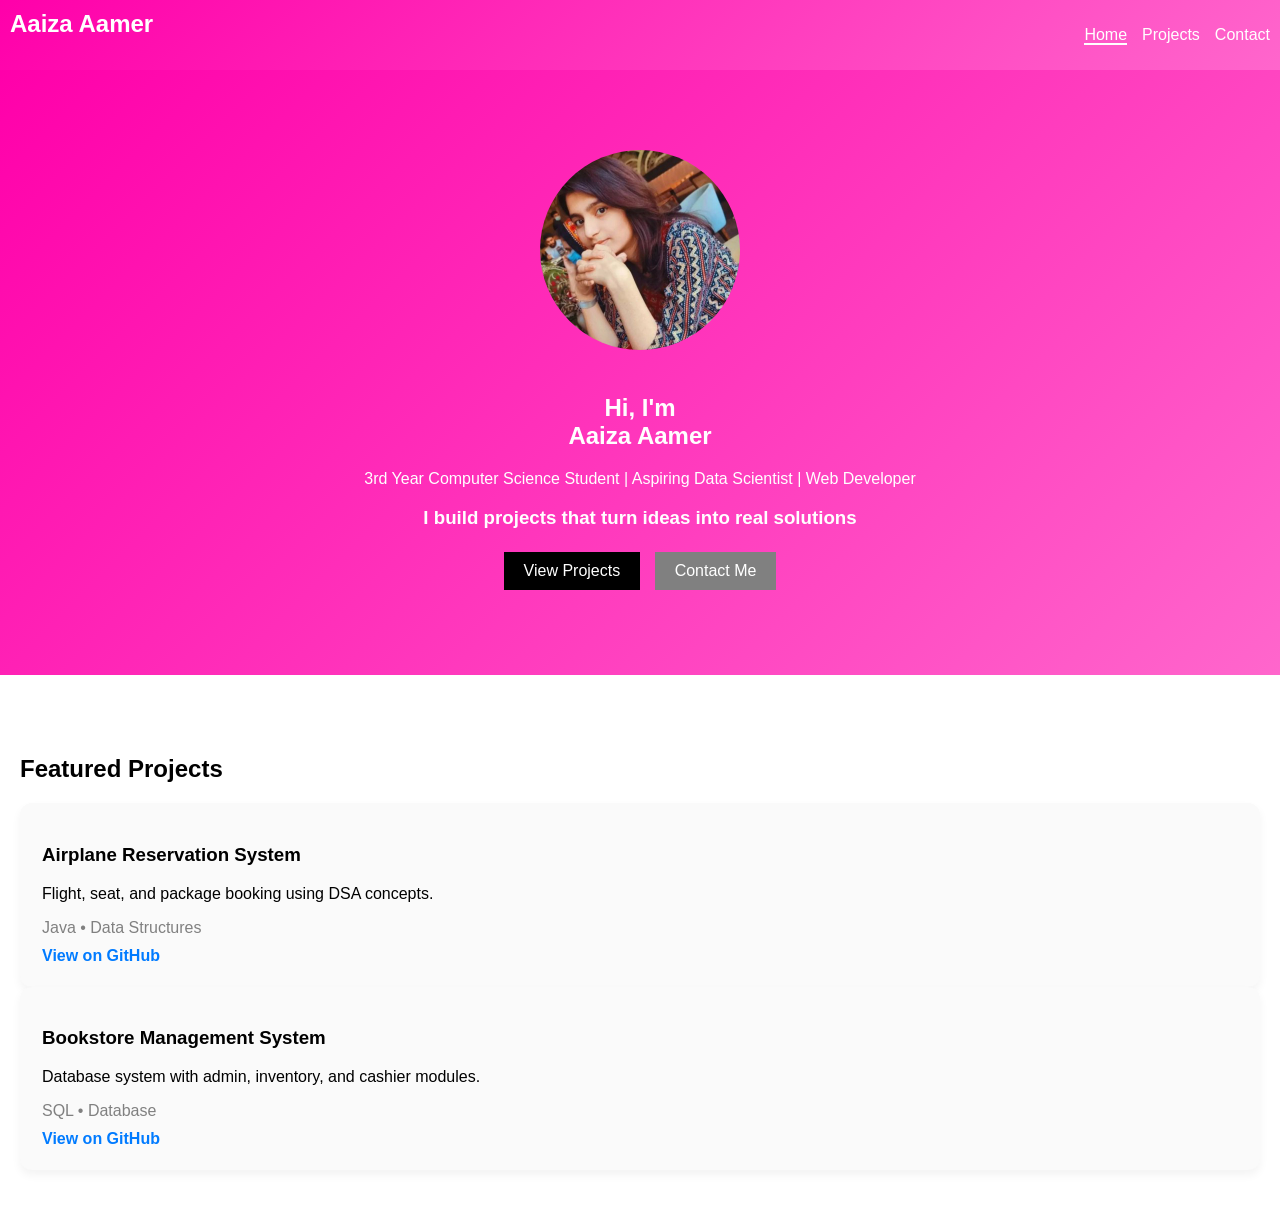
==== index.html @ d93ecab4 "portfolio upload" ====
<!DOCTYPE html>
<html lang="en">
<head>
  <meta charset="UTF-8">
  <meta name="viewport" content="width=device-width, initial-scale=1.0">
  <title>Home | Portfolio</title>
  <link rel="stylesheet" href="style.css">
</head>
<body>

<header>
  <nav class="navbar">
    <h2 class="logo">Aaiza Aamer</h2>
    <ul>
      <li><a href="index.html" class="active">Home</a></li>
      <li><a href="projects.html">Projects</a></li>
      <li><a href="contact.html">Contact</a></li>
    </ul>
  </nav>
</header>

<section class="hero">
  
    <div class="picture">
      <img src="picture.jpg" alt="Profile Picture">
    </div>

    <h1>Hi, I'm <br><span class="name">Aaiza Aamer</span></h1>

    <p>3rd Year Computer Science Student | Aspiring Data Scientist | Web Developer</p>

    <h3>I build projects that turn ideas into real solutions</h3>

    <div>
      <a href="projects.html" class="btn">View Projects</a>
      <a href="contact.html" class="btn secondary">Contact Me</a>
    </div>
  
</section>

<section class="featured-projects">
  <h2>Featured Projects</h2>

  <div class="project-card">
      <h3>Airplane Reservation System</h3>
      <p>Flight, seat, and package booking using DSA concepts.</p>
      <span>Java • Data Structures</span>
      <a href="#">View on GitHub</a>
    </div>

    <div class="project-card">
      <h3>Bookstore Management System</h3>
      <p>Database system with admin, inventory, and cashier modules.</p>
      <span>SQL • Database</span>
      <a href="#">View on GitHub</a>
    </div>

  </div>
</section>



</body>
</html>
---- style.css ----
body {
  font-family: Arial;
  margin: 0;
  background: #ededed;
}

:root {
  --main-gradient: linear-gradient(135deg, #ff00aa, #ff66cc);
}

.navbar {
  display: flex;
  justify-content: space-between;
  padding: 10px;
  background: var(--main-gradient);
  color: white;
}

.navbar ul {
  display: flex;
  list-style: none;
  gap: 15px;
}

.navbar a {
  color: white;
  text-decoration: none;
}

.active {
  border-bottom: 2px solid white;
}

.logo {
  margin: 0;
}

.hero {
  text-align: center;
  padding: 80px 20px;
  background: var(--main-gradient);
  color: white;
}

.intro {
  background: white;
  display: inline-block;
  padding: 30px;
  border-radius: 12px;
  max-width: 500px;
}

.picture img {
  width: 200px;
  height: 200px;
  border-radius: 50%;
  margin-bottom: 20px;
}

.name {
  color: #ffffff;
}

.btn {
  background: black;
  color: white;
  padding: 10px 20px;
  text-decoration: none;
  margin: 5px;
  display: inline-block;
  border: none;
}

.secondary {
  background: gray;
}

.featured-projects {
  padding: 60px 20px;
  background: white;
}

.projects-container {
  display: grid;
  grid-template-columns: repeat(2, 1fr);
  gap: 20px;
}

.project-card {
  background: #fafafa;
  padding: 20px;
  border-radius: 12px;
  border: 2px solid transparent;
  transition: all 0.3s ease;
  box-shadow: 0 5px 10px rgba(0,0,0,0.05);
}

.project-card:hover {
  border: 2px solid #007bff;
  transform: translateY(-5px);
  box-shadow: 0 10px 20px rgba(0,0,0,0.1);
}

.project-card span {
  display: block;
  margin: 10px 0;
  color: gray;
}

.project-card a {
  text-decoration: none;
  font-weight: bold;
  color: #007bff;
}

.extra {
  padding: 60px 20px;
  background: #f4f4f4;
  text-align: center;
}

.contact {
  padding: 60px 20px;
  background: white;
  text-align: center;
}

form {
  max-width: 400px;
  margin: auto;
}

input, textarea {
  width: 100%;
  padding: 10px;
  margin: 10px 0;
}

@media (max-width: 768px) {
  .projects-container {
    grid-template-columns: 1fr;
  }
}
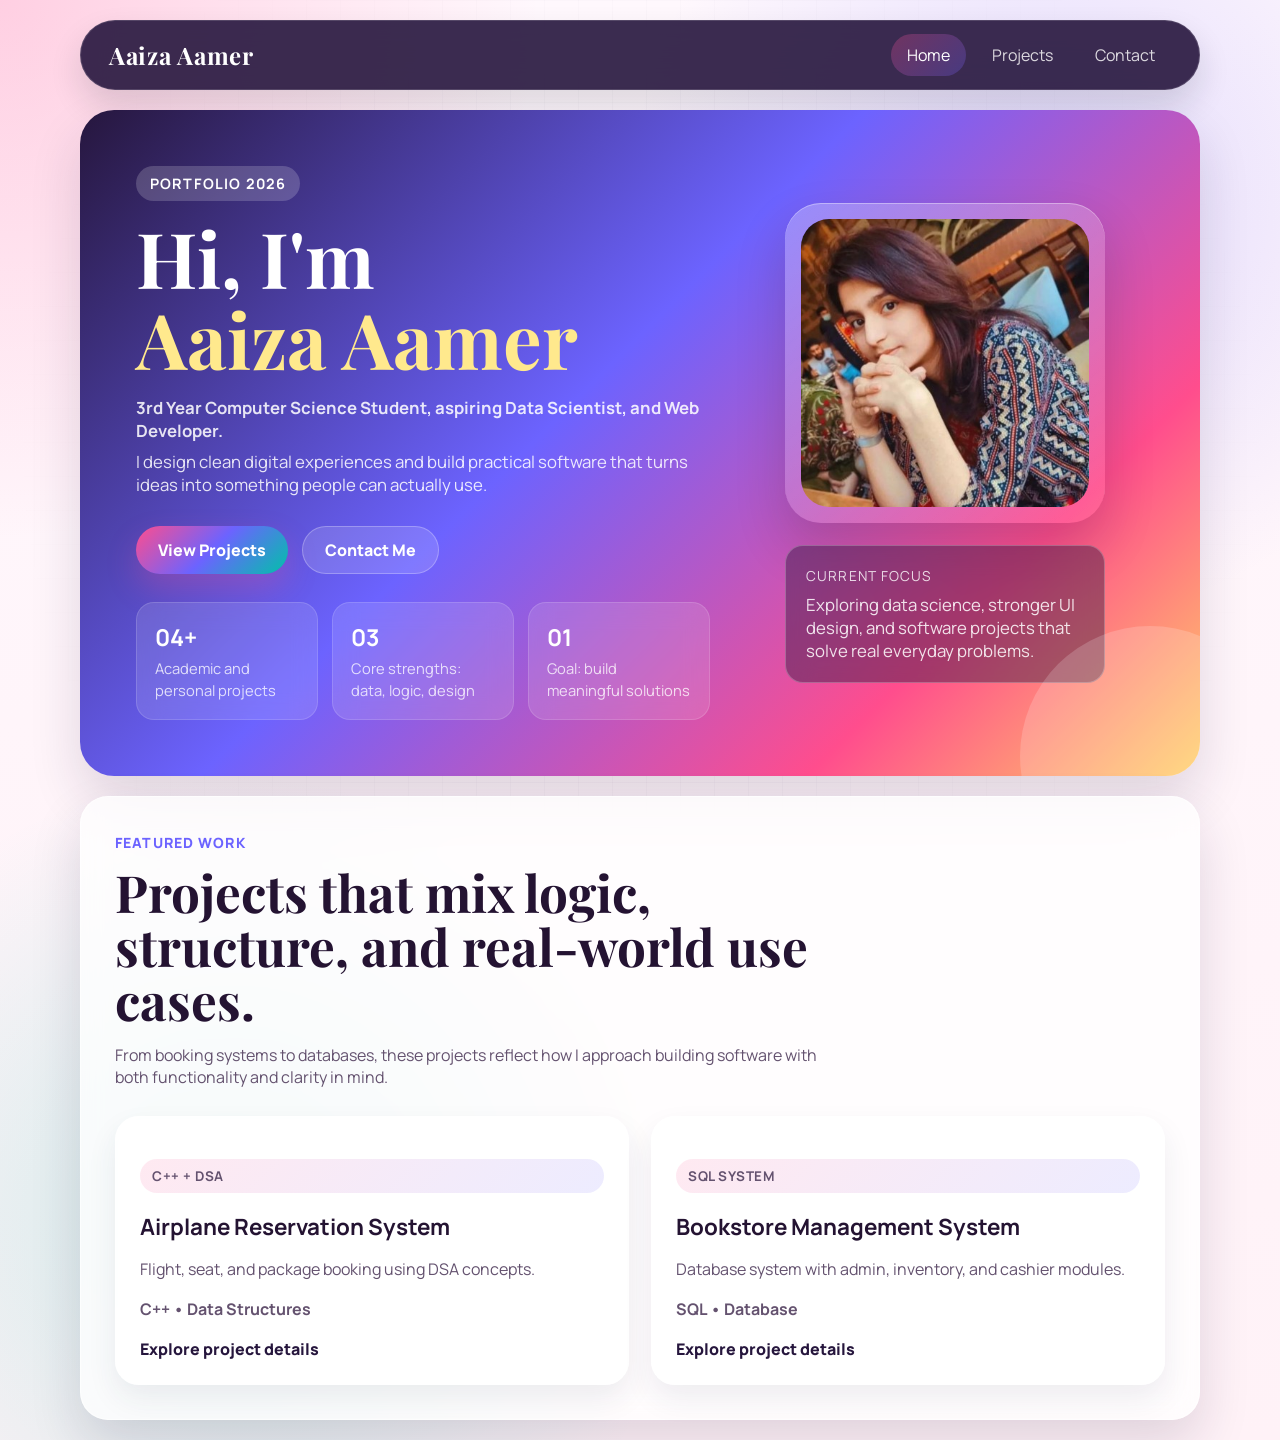
==== commit 2479ccce: "Updated portfolio" ====
--- a/index.html
+++ b/index.html
@@ -4,6 +4,9 @@
   <meta charset="UTF-8">
   <meta name="viewport" content="width=device-width, initial-scale=1.0">
   <title>Home | Portfolio</title>
+  <link rel="preconnect" href="https://fonts.googleapis.com">
+  <link rel="preconnect" href="https://fonts.gstatic.com" crossorigin>
+  <link href="https://fonts.googleapis.com/css2?family=Manrope:wght@400;500;700;800&family=Playfair+Display:wght@600;700;800&display=swap" rel="stylesheet">
   <link rel="stylesheet" href="style.css">
 </head>
 <body>
@@ -20,41 +23,70 @@
 </header>
 
 <section class="hero">
-  
-    <div class="picture">
-      <img src="picture.jpg" alt="Profile Picture">
-    </div>
+  <div class="hero-copy">
+    <span class="eyebrow">Portfolio 2026</span>
+    <h1>Hi, I'm <br><span class="name">Aaiza Aamer</span></h1>
+    <p class="hero-lead">3rd Year Computer Science Student, aspiring Data Scientist, and Web Developer.</p>
+    <p class="hero-tagline">I design clean digital experiences and build practical software that turns ideas into something people can actually use.</p>
 
-    <h1>Hi, I'm <br><span class="name">Aaiza Aamer</span></h1>
-
-    <p>3rd Year Computer Science Student | Aspiring Data Scientist | Web Developer</p>
-
-    <h3>I build projects that turn ideas into real solutions</h3>
-
-    <div>
+    <div class="hero-actions">
       <a href="projects.html" class="btn">View Projects</a>
       <a href="contact.html" class="btn secondary">Contact Me</a>
     </div>
-  
+
+    <div class="hero-stats">
+      <div class="stat-card">
+        <strong>04+</strong>
+        <span>Academic and personal projects</span>
+      </div>
+      <div class="stat-card">
+        <strong>03</strong>
+        <span>Core strengths: data, logic, design</span>
+      </div>
+      <div class="stat-card">
+        <strong>01</strong>
+        <span>Goal: build meaningful solutions</span>
+      </div>
+    </div>
+  </div>
+
+  <div class="hero-visual">
+    <div class="picture-frame">
+      <div class="picture">
+        <img src="picture.jpg" alt="Profile Picture">
+      </div>
+    </div>
+
+    <div class="hero-note">
+      <span class="hero-note-title">Current Focus</span>
+      <p>Exploring data science, stronger UI design, and software projects that solve real everyday problems.</p>
+    </div>
+  </div>
 </section>
 
 <section class="featured-projects">
-  <h2>Featured Projects</h2>
+  <div class="section-heading">
+    <span class="section-kicker">Featured Work</span>
+    <h2>Projects that mix logic, structure, and real-world use cases.</h2>
+    <p>From booking systems to databases, these projects reflect how I approach building software with both functionality and clarity in mind.</p>
+  </div>
 
-  <div class="project-card">
+  <div class="projects-container">
+    <div class="project-card">
+      <span class="project-tag">C++ + DSA</span>
       <h3>Airplane Reservation System</h3>
       <p>Flight, seat, and package booking using DSA concepts.</p>
-      <span>Java • Data Structures</span>
-      <a href="#">View on GitHub</a>
+      <span>C++ • Data Structures</span>
+      <a href="projects.html" class="project-link">Explore project details</a>
     </div>
 
     <div class="project-card">
+      <span class="project-tag">SQL System</span>
       <h3>Bookstore Management System</h3>
       <p>Database system with admin, inventory, and cashier modules.</p>
       <span>SQL • Database</span>
-      <a href="#">View on GitHub</a>
+      <a href="projects.html" class="project-link">Explore project details</a>
     </div>
-
   </div>
 </section>
 
--- a/style.css
+++ b/style.css
@@ -1,143 +1,610 @@
+:root {
+  --bg: #fff2f7;
+  --surface: rgba(255, 255, 255, 0.78);
+  --surface-strong: #fffafc;
+  --text: #241332;
+  --muted: #64526f;
+  --line: rgba(36, 19, 50, 0.12);
+  --primary: #ff4d8d;
+  --secondary: #6c63ff;
+  --accent: #00c2a8;
+  --accent-2: #ffd166;
+  --deep: #26163d;
+  --hero-gradient: linear-gradient(135deg, #26163d 0%, #6c63ff 44%, #ff4d8d 78%, #ffd166 100%);
+  --card-shadow: 0 24px 52px rgba(38, 22, 61, 0.14);
+  --radius-lg: 28px;
+  --radius-md: 18px;
+  --container: 1120px;
+}
+
+* {
+  box-sizing: border-box;
+}
+
+html {
+  scroll-behavior: smooth;
+}
+
 body {
-  font-family: Arial;
-  margin: 0;
-  background: #ededed;
-}
-
-:root {
-  --main-gradient: linear-gradient(135deg, #ff00aa, #ff66cc);
+  margin: 0;
+  font-family: "Manrope", sans-serif;
+  color: var(--text);
+  background:
+    radial-gradient(circle at top left, rgba(255, 77, 141, 0.24), transparent 28%),
+    radial-gradient(circle at 82% 14%, rgba(108, 99, 255, 0.2), transparent 26%),
+    radial-gradient(circle at 18% 85%, rgba(0, 194, 168, 0.18), transparent 28%),
+    linear-gradient(180deg, #fff8fd 0%, var(--bg) 100%);
+}
+
+body::before {
+  content: "";
+  position: fixed;
+  inset: 0;
+  background-image: linear-gradient(rgba(38, 22, 61, 0.08) 1px, transparent 1px), linear-gradient(90deg, rgba(38, 22, 61, 0.08) 1px, transparent 1px);
+  background-size: 34px 34px;
+  mask-image: radial-gradient(circle at center, black 35%, transparent 85%);
+  pointer-events: none;
+  opacity: 0.35;
+  z-index: -1;
+}
+
+a {
+  color: inherit;
+}
+
+header,
+section,
+main,
+.thankyou-wrap {
+  position: relative;
+  z-index: 1;
+}
+
+.navbar,
+.hero,
+.featured-projects,
+.contact,
+.thankyou-wrap {
+  width: min(calc(100% - 32px), var(--container));
+  margin: 20px auto;
 }
 
 .navbar {
   display: flex;
+  align-items: center;
   justify-content: space-between;
-  padding: 10px;
-  background: var(--main-gradient);
-  color: white;
+  gap: 20px;
+  padding: 18px 28px;
+  background: rgba(38, 22, 61, 0.9);
+  color: #fff;
+  border: 1px solid rgba(255, 255, 255, 0.14);
+  border-radius: 999px;
+  box-shadow: 0 16px 32px rgba(24, 31, 46, 0.14);
+  backdrop-filter: blur(16px);
 }
 
 .navbar ul {
   display: flex;
+  flex-wrap: wrap;
   list-style: none;
-  gap: 15px;
+  gap: 10px;
+  padding: 0;
+  margin: 0;
 }
 
 .navbar a {
-  color: white;
+  color: rgba(255, 255, 255, 0.82);
   text-decoration: none;
-}
-
-.active {
-  border-bottom: 2px solid white;
+  padding: 10px 16px;
+  border-radius: 999px;
+  transition: background-color 0.25s ease, color 0.25s ease, transform 0.25s ease;
+}
+
+.navbar a:hover,
+.navbar a.active {
+  background: linear-gradient(135deg, rgba(255, 77, 141, 0.28), rgba(108, 99, 255, 0.28));
+  color: #fff;
+  transform: translateY(-1px);
 }
 
 .logo {
   margin: 0;
+  font-family: "Playfair Display", serif;
+  font-size: 1.5rem;
+  font-weight: 700;
+  letter-spacing: 0.03em;
 }
 
 .hero {
+  display: grid;
+  grid-template-columns: minmax(0, 1.3fr) minmax(280px, 0.9fr);
+  gap: 36px;
+  align-items: center;
+  padding: 56px;
+  border-radius: calc(var(--radius-lg) + 6px);
+  background: var(--hero-gradient);
+  color: #fff;
+  overflow: hidden;
+  box-shadow: var(--card-shadow);
+}
+
+.hero::after {
+  content: "";
+  position: absolute;
+  right: -80px;
+  bottom: -110px;
+  width: 260px;
+  height: 260px;
+  border-radius: 50%;
+  background: rgba(255, 255, 255, 0.18);
+}
+
+.eyebrow {
+  display: inline-block;
+  margin-bottom: 16px;
+  padding: 8px 14px;
+  border-radius: 999px;
+  background: rgba(255, 255, 255, 0.18);
+  font-size: 0.9rem;
+  font-weight: 700;
+  letter-spacing: 0.08em;
+  text-transform: uppercase;
+}
+
+.hero h1,
+.section-heading h2,
+.thankyou-card h1 {
+  margin: 0;
+  font-family: "Playfair Display", serif;
+  line-height: 1.05;
+}
+
+.hero h1 {
+  font-size: clamp(2.9rem, 6vw, 5rem);
+}
+
+.name {
+  color: #ffe98d;
+}
+
+.hero p {
+  max-width: 56ch;
+  color: rgba(255, 255, 255, 0.86);
+  font-size: 1.05rem;
+}
+
+.hero-lead {
+  margin: 18px 0 8px;
+  font-size: 1.08rem;
+  font-weight: 700;
+}
+
+.hero-tagline {
+  margin: 0 0 30px;
+}
+
+.hero-actions {
+  display: flex;
+  flex-wrap: wrap;
+  gap: 14px;
+  margin-bottom: 28px;
+}
+
+.hero-stats {
+  display: grid;
+  grid-template-columns: repeat(3, minmax(0, 1fr));
+  gap: 14px;
+}
+
+.stat-card {
+  padding: 18px;
+  border-radius: var(--radius-md);
+  background: rgba(255, 255, 255, 0.12);
+  border: 1px solid rgba(255, 255, 255, 0.14);
+  backdrop-filter: blur(12px);
+}
+
+.stat-card strong {
+  display: block;
+  font-size: 1.45rem;
+  margin-bottom: 4px;
+}
+
+.stat-card span {
+  font-size: 0.92rem;
+  color: rgba(255, 255, 255, 0.78);
+}
+
+.hero-visual {
+  display: grid;
+  justify-items: center;
+  gap: 22px;
+}
+
+.picture-frame {
+  position: relative;
+  width: min(100%, 320px);
+  aspect-ratio: 1;
+  padding: 16px;
+  border-radius: 36px;
+  background: linear-gradient(145deg, rgba(255, 255, 255, 0.28), rgba(255, 255, 255, 0.08));
+  box-shadow: inset 0 1px 0 rgba(255, 255, 255, 0.35), 0 24px 50px rgba(16, 23, 38, 0.18);
+}
+
+.picture img {
+  width: 100%;
+  height: 100%;
+  object-fit: cover;
+  border-radius: 28px;
+  display: block;
+}
+
+.hero-note,
+.contact-card,
+.contact-form,
+.project-card,
+.thankyou-card,
+.featured-projects {
+  background: var(--surface);
+  border: 1px solid rgba(255, 255, 255, 0.58);
+  backdrop-filter: blur(14px);
+}
+
+.hero-note {
+  width: 100%;
+  max-width: 320px;
+  padding: 20px;
+  border-radius: var(--radius-md);
+  background: rgba(38, 22, 61, 0.42);
+  border: 1px solid rgba(255, 255, 255, 0.24);
+  color: #ffffff;
+}
+
+.hero-note-title {
+  display: block;
+  margin-bottom: 8px;
+  font-size: 0.86rem;
+  letter-spacing: 0.08em;
+  text-transform: uppercase;
+  color: rgba(255, 255, 255, 0.82);
+}
+
+.hero-note p {
+  margin: 0;
+}
+
+.btn {
+  display: inline-flex;
+  align-items: center;
+  justify-content: center;
+  min-height: 48px;
+  padding: 0 22px;
+  border: none;
+  border-radius: 999px;
+  background: linear-gradient(135deg, var(--primary), var(--secondary), var(--accent));
+  color: #fff;
+  font-weight: 800;
+  text-decoration: none;
+  box-shadow: 0 14px 30px rgba(255, 77, 141, 0.25);
+  transition: transform 0.25s ease, box-shadow 0.25s ease, filter 0.25s ease;
+  cursor: pointer;
+}
+
+.btn:hover {
+  transform: translateY(-2px);
+  box-shadow: 0 18px 34px rgba(108, 99, 255, 0.28);
+  filter: saturate(1.06);
+}
+
+.secondary {
+  background: rgba(255, 255, 255, 0.14);
+  color: #fff;
+  border: 1px solid rgba(255, 255, 255, 0.26);
+  box-shadow: none;
+}
+
+.page-intro,
+.section-heading {
+  max-width: 720px;
+  margin-bottom: 28px;
+}
+
+.page-intro {
+  margin-inline: auto;
   text-align: center;
-  padding: 80px 20px;
-  background: var(--main-gradient);
-  color: white;
-}
-
-.intro {
-  background: white;
+}
+
+.section-heading p,
+.page-intro p,
+.project-card p,
+.contact-intro p,
+.thankyou-card p {
+  color: var(--muted);
+}
+
+.featured-projects,
+.contact,
+.thankyou-wrap {
+  padding: 34px;
+  border-radius: var(--radius-lg);
+  box-shadow: var(--card-shadow);
+}
+
+.section-kicker {
   display: inline-block;
-  padding: 30px;
-  border-radius: 12px;
-  max-width: 500px;
-}
-
-.picture img {
-  width: 200px;
-  height: 200px;
-  border-radius: 50%;
+  margin-bottom: 14px;
+  color: var(--secondary);
+  font-size: 0.88rem;
+  font-weight: 800;
+  letter-spacing: 0.08em;
+  text-transform: uppercase;
+}
+
+.featured-projects h2,
+.contact h2,
+.thankyou-card h1 {
+  font-size: clamp(2rem, 4vw, 3.3rem);
+}
+
+.projects-container {
+  display: grid;
+  grid-template-columns: repeat(2, minmax(0, 1fr));
+  gap: 22px;
+}
+
+.domain-section + .domain-section {
+  margin-top: 40px;
+}
+
+.domain-header {
+  max-width: 760px;
   margin-bottom: 20px;
 }
 
-.name {
-  color: #ffffff;
-}
-
-.btn {
-  background: black;
-  color: white;
-  padding: 10px 20px;
-  text-decoration: none;
-  margin: 5px;
-  display: inline-block;
-  border: none;
-}
-
-.secondary {
-  background: gray;
-}
-
-.featured-projects {
-  padding: 60px 20px;
-  background: white;
-}
-
-.projects-container {
-  display: grid;
-  grid-template-columns: repeat(2, 1fr);
-  gap: 20px;
+.domain-header h3 {
+  margin: 12px 0 10px;
+  font-family: "Playfair Display", serif;
+  font-size: clamp(1.5rem, 2.8vw, 2.2rem);
+  line-height: 1.15;
+}
+
+.domain-header p {
+  margin: 0;
+  color: var(--muted);
+}
+
+.domain-chip {
+  display: inline-flex;
+  align-items: center;
+  padding: 8px 12px;
+  border-radius: 999px;
+  background: rgba(108, 99, 255, 0.11);
+  color: var(--deep);
+  font-size: 0.84rem;
+  font-weight: 800;
+  letter-spacing: 0.06em;
+  text-transform: uppercase;
+}
+
+.uiux-card {
+  border-color: rgba(255, 77, 141, 0.18);
+}
+
+.machine-card {
+  border-color: rgba(0, 194, 168, 0.18);
+}
+
+.code-card {
+  border-color: rgba(108, 99, 255, 0.16);
 }
 
 .project-card {
-  background: #fafafa;
-  padding: 20px;
-  border-radius: 12px;
-  border: 2px solid transparent;
-  transition: all 0.3s ease;
-  box-shadow: 0 5px 10px rgba(0,0,0,0.05);
+  padding: 24px;
+  border-radius: 24px;
+  box-shadow: 0 14px 30px rgba(36, 50, 74, 0.08);
+  transition: transform 0.28s ease, box-shadow 0.28s ease, border-color 0.28s ease;
 }
 
 .project-card:hover {
-  border: 2px solid #007bff;
-  transform: translateY(-5px);
-  box-shadow: 0 10px 20px rgba(0,0,0,0.1);
+  transform: translateY(-8px);
+  box-shadow: 0 24px 40px rgba(38, 22, 61, 0.16);
+  border-color: rgba(255, 77, 141, 0.3);
+}
+
+.project-tag {
+  display: inline-flex;
+  align-items: center;
+  margin-bottom: 16px;
+  padding: 8px 12px;
+  border-radius: 999px;
+  background: linear-gradient(135deg, rgba(255, 77, 141, 0.12), rgba(108, 99, 255, 0.12));
+  color: var(--deep);
+  font-size: 0.84rem;
+  font-weight: 800;
+  letter-spacing: 0.04em;
+  text-transform: uppercase;
+}
+
+.project-card h3 {
+  margin-top: 0;
+  margin-bottom: 12px;
+  font-size: 1.4rem;
 }
 
 .project-card span {
   display: block;
-  margin: 10px 0;
-  color: gray;
-}
-
-.project-card a {
+  margin: 18px 0;
+  color: var(--muted);
+  font-weight: 700;
+}
+
+.project-link {
+  color: var(--deep);
+  font-weight: 800;
   text-decoration: none;
-  font-weight: bold;
-  color: #007bff;
-}
-
-.extra {
-  padding: 60px 20px;
-  background: #f4f4f4;
+}
+
+.project-link:hover {
+  color: var(--primary);
+}
+
+.project-link.external::after {
+  content: " ↗";
+  font-weight: 900;
+}
+
+.section-grid {
+  display: grid;
+  gap: 18px;
+}
+
+.section-note {
+  margin: 0;
+  color: var(--muted);
+}
+
+.contact-grid {
+  display: grid;
+  grid-template-columns: minmax(280px, 0.9fr) minmax(0, 1.1fr);
+  gap: 22px;
+  align-items: start;
+}
+
+.contact-card,
+.contact-form,
+.thankyou-card {
+  padding: 28px;
+  border-radius: 24px;
+}
+
+.contact-methods {
+  display: grid;
+  gap: 16px;
+  margin-top: 24px;
+}
+
+.contact-method {
+  padding: 16px 18px;
+  border-radius: 18px;
+  background: rgba(255, 255, 255, 0.56);
+  border: 1px solid var(--line);
+}
+
+.contact-method strong {
+  display: block;
+  margin-bottom: 6px;
+  color: var(--deep);
+}
+
+.contact-method a {
+  color: var(--primary);
+  text-decoration: none;
+  word-break: break-word;
+}
+
+form {
+  display: grid;
+  gap: 14px;
+}
+
+label {
+  display: grid;
+  gap: 8px;
+  font-weight: 700;
+  color: var(--deep);
+}
+
+input,
+textarea {
+  width: 100%;
+  padding: 14px 16px;
+  border: 1px solid rgba(36, 50, 74, 0.14);
+  border-radius: 16px;
+  background: rgba(255, 255, 255, 0.86);
+  color: var(--text);
+  font: inherit;
+  transition: border-color 0.2s ease, box-shadow 0.2s ease, background-color 0.2s ease;
+}
+
+input:focus,
+textarea:focus {
+  outline: none;
+  border-color: rgba(255, 77, 141, 0.5);
+  box-shadow: 0 0 0 4px rgba(255, 77, 141, 0.12);
+  background: #fff;
+}
+
+textarea {
+  min-height: 160px;
+  resize: vertical;
+}
+
+.form-note {
+  margin: 0;
+  font-size: 0.92rem;
+}
+
+.thankyou-wrap {
+  min-height: calc(100vh - 120px);
+  display: grid;
+  place-items: center;
+}
+
+.thankyou-card {
+  max-width: 700px;
   text-align: center;
 }
 
-.contact {
-  padding: 60px 20px;
-  background: white;
-  text-align: center;
-}
-
-form {
-  max-width: 400px;
-  margin: auto;
-}
-
-input, textarea {
-  width: 100%;
-  padding: 10px;
-  margin: 10px 0;
-}
-
-@media (max-width: 768px) {
+.thankyou-card .section-kicker {
+  margin-bottom: 10px;
+}
+
+@media (max-width: 900px) {
+  .hero,
+  .contact-grid {
+    grid-template-columns: 1fr;
+  }
+
+  .hero {
+    padding: 36px 26px;
+  }
+
+  .hero-visual {
+    order: -1;
+  }
+
+  .hero-stats,
   .projects-container {
     grid-template-columns: 1fr;
   }
+}
+
+@media (max-width: 640px) {
+  .navbar,
+  .hero,
+  .featured-projects,
+  .contact,
+  .thankyou-wrap {
+    width: min(calc(100% - 20px), var(--container));
+  }
+
+  .navbar {
+    padding: 16px 18px;
+    border-radius: 28px;
+    flex-direction: column;
+  }
+
+  .navbar ul {
+    justify-content: center;
+  }
+
+  .hero h1 {
+    font-size: 2.55rem;
+  }
+
+  .featured-projects,
+  .contact,
+  .thankyou-wrap {
+    padding: 22px;
+  }
 }
